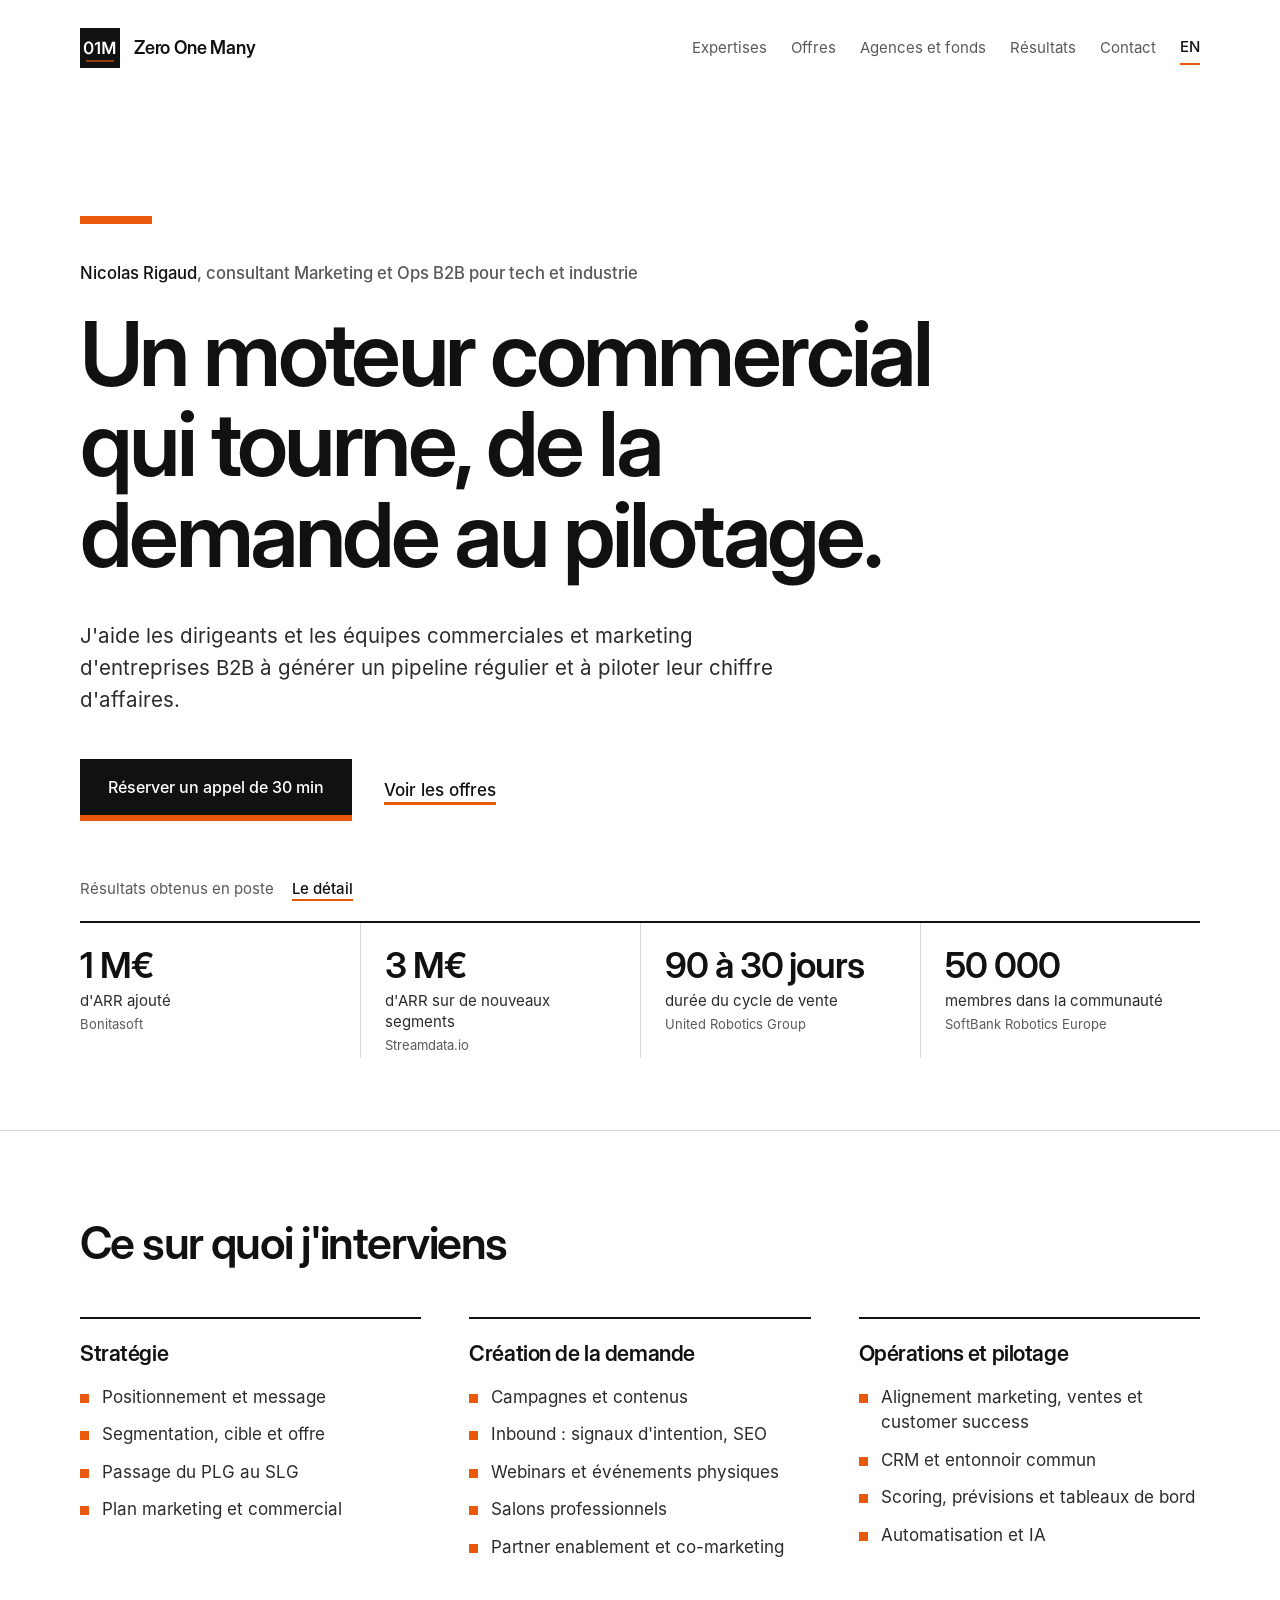
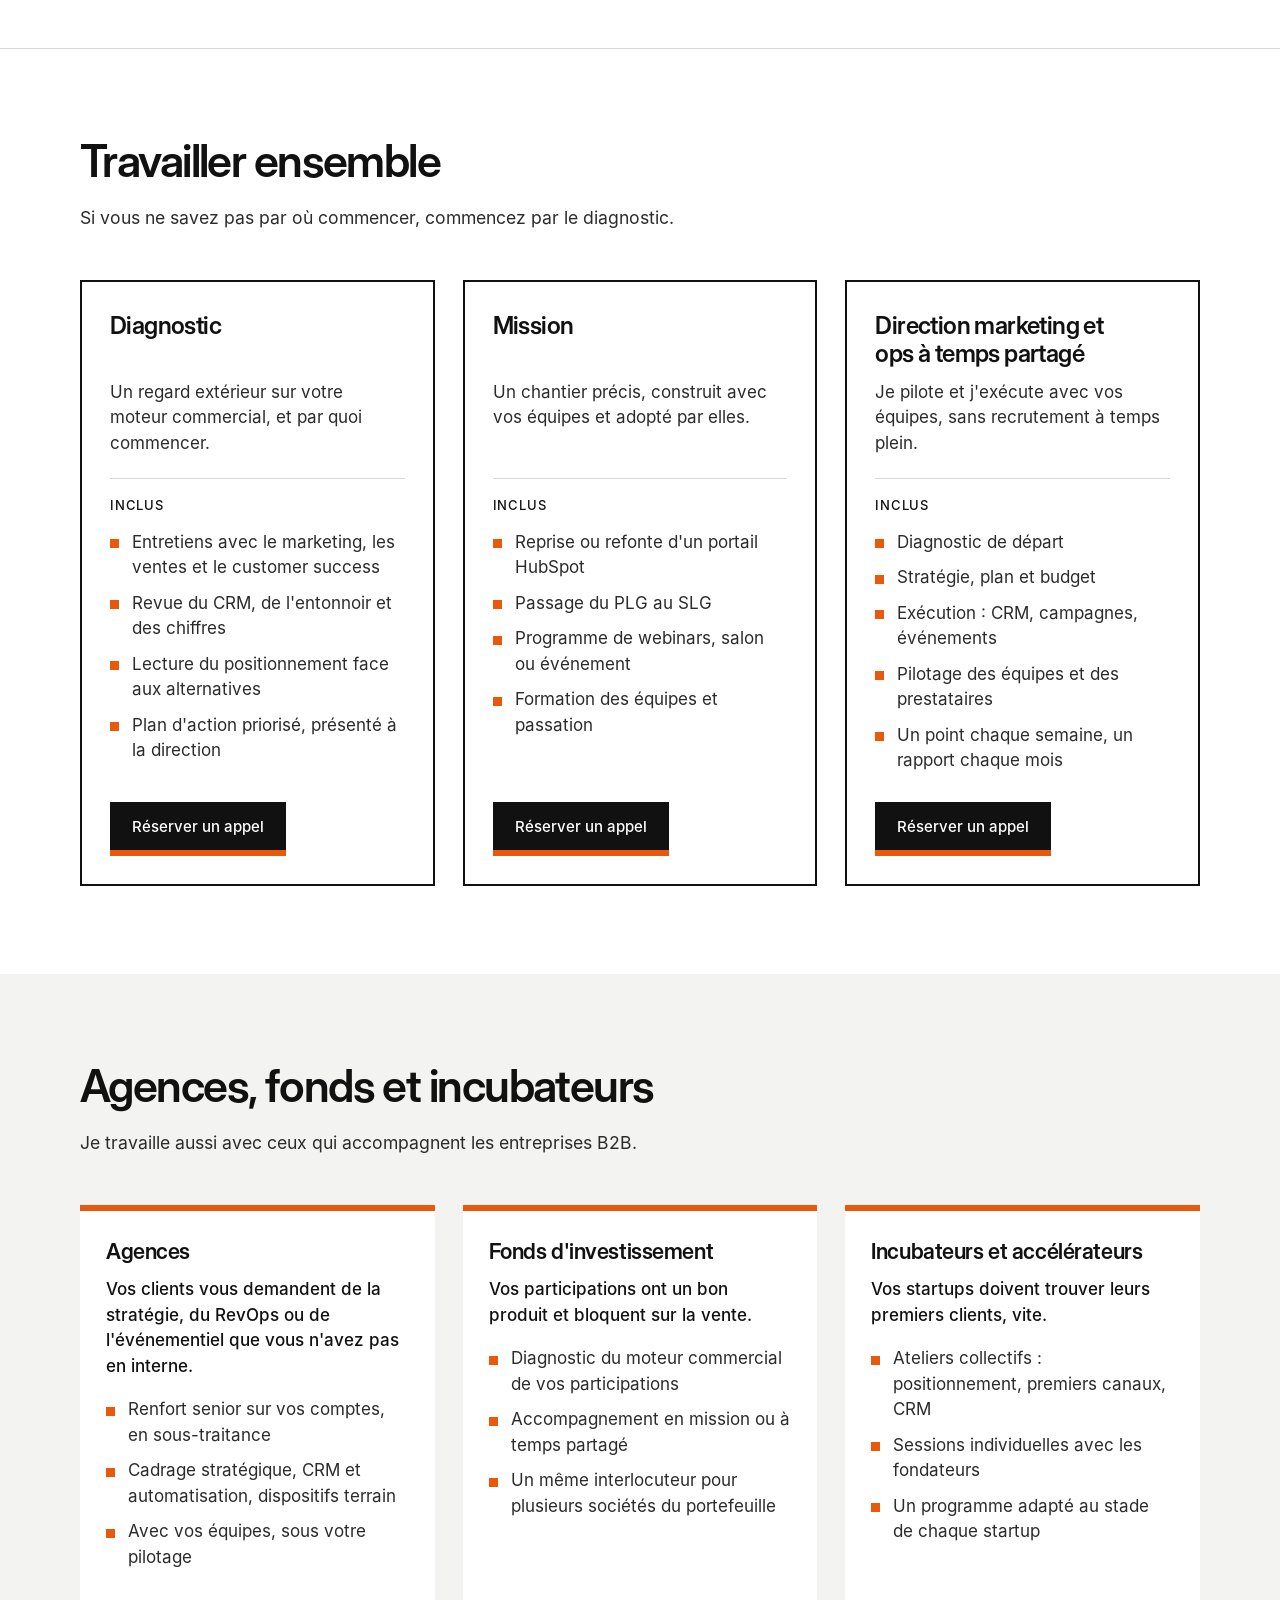
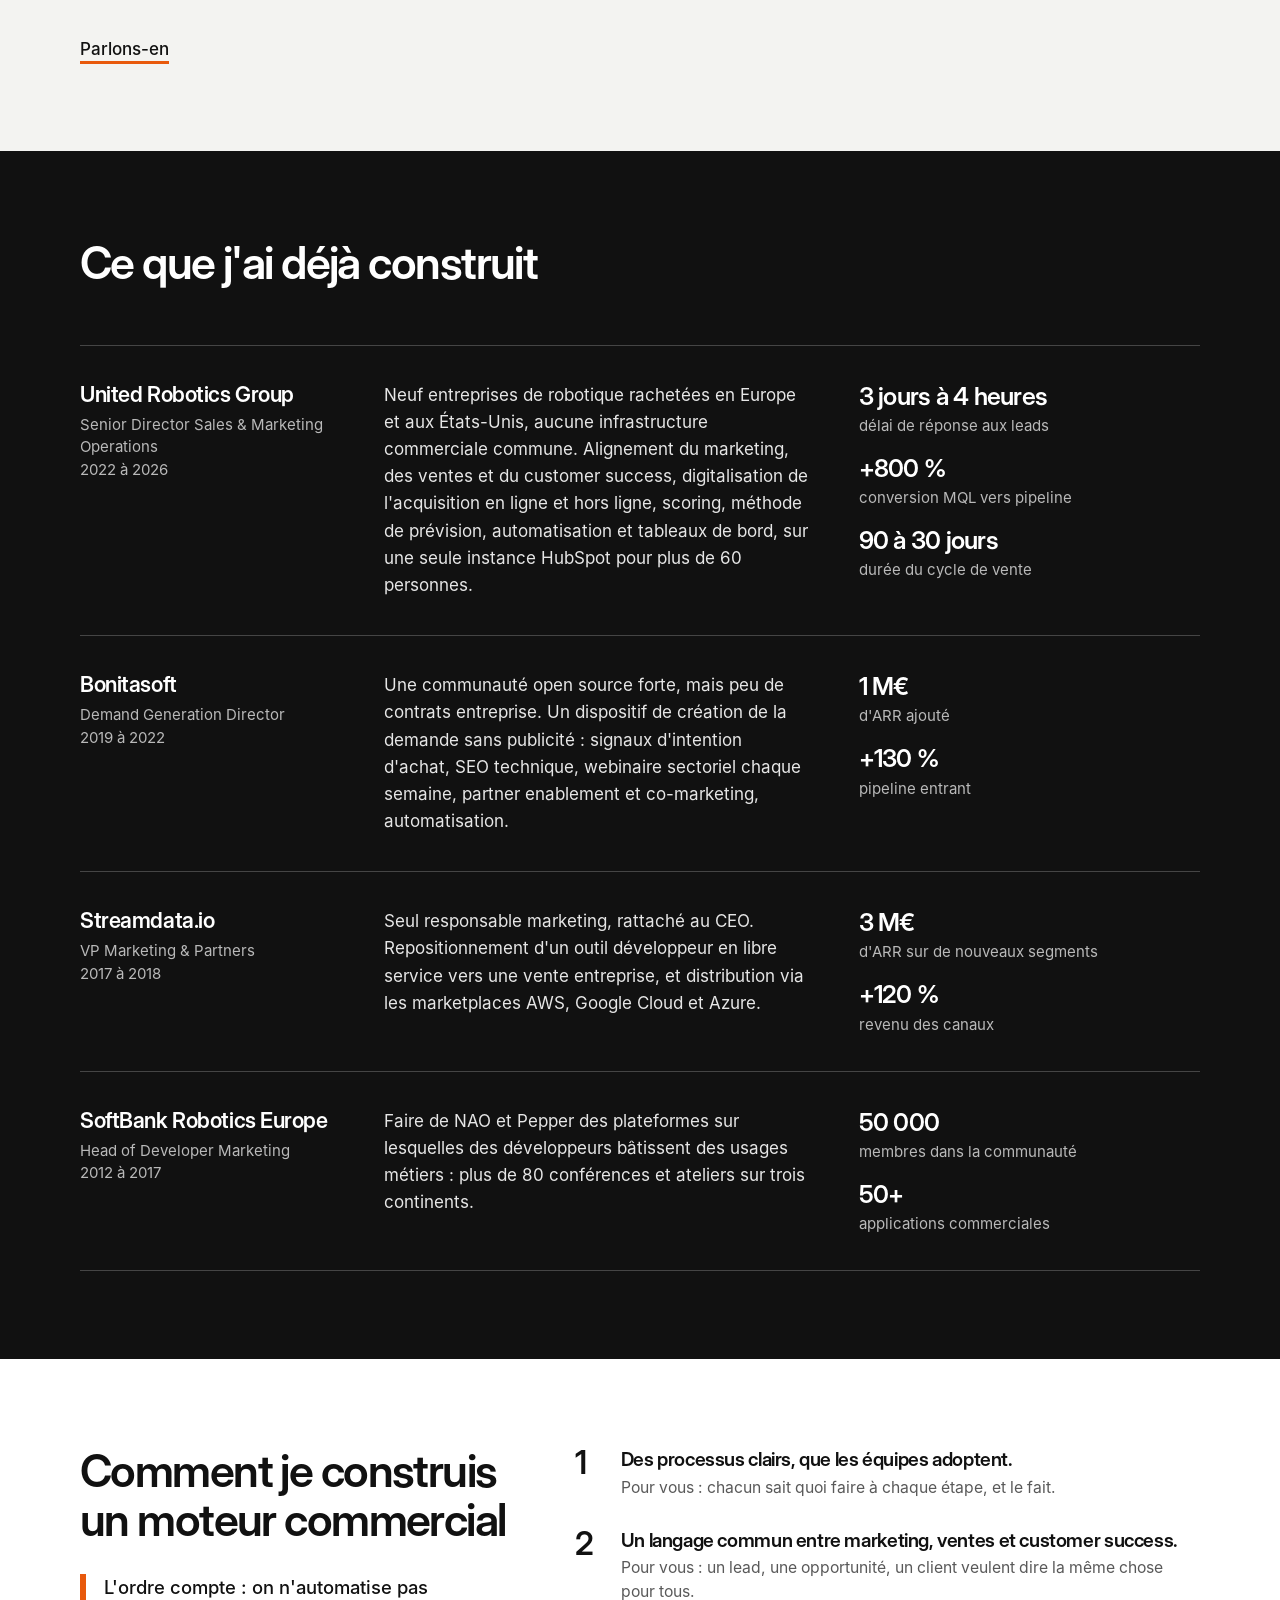
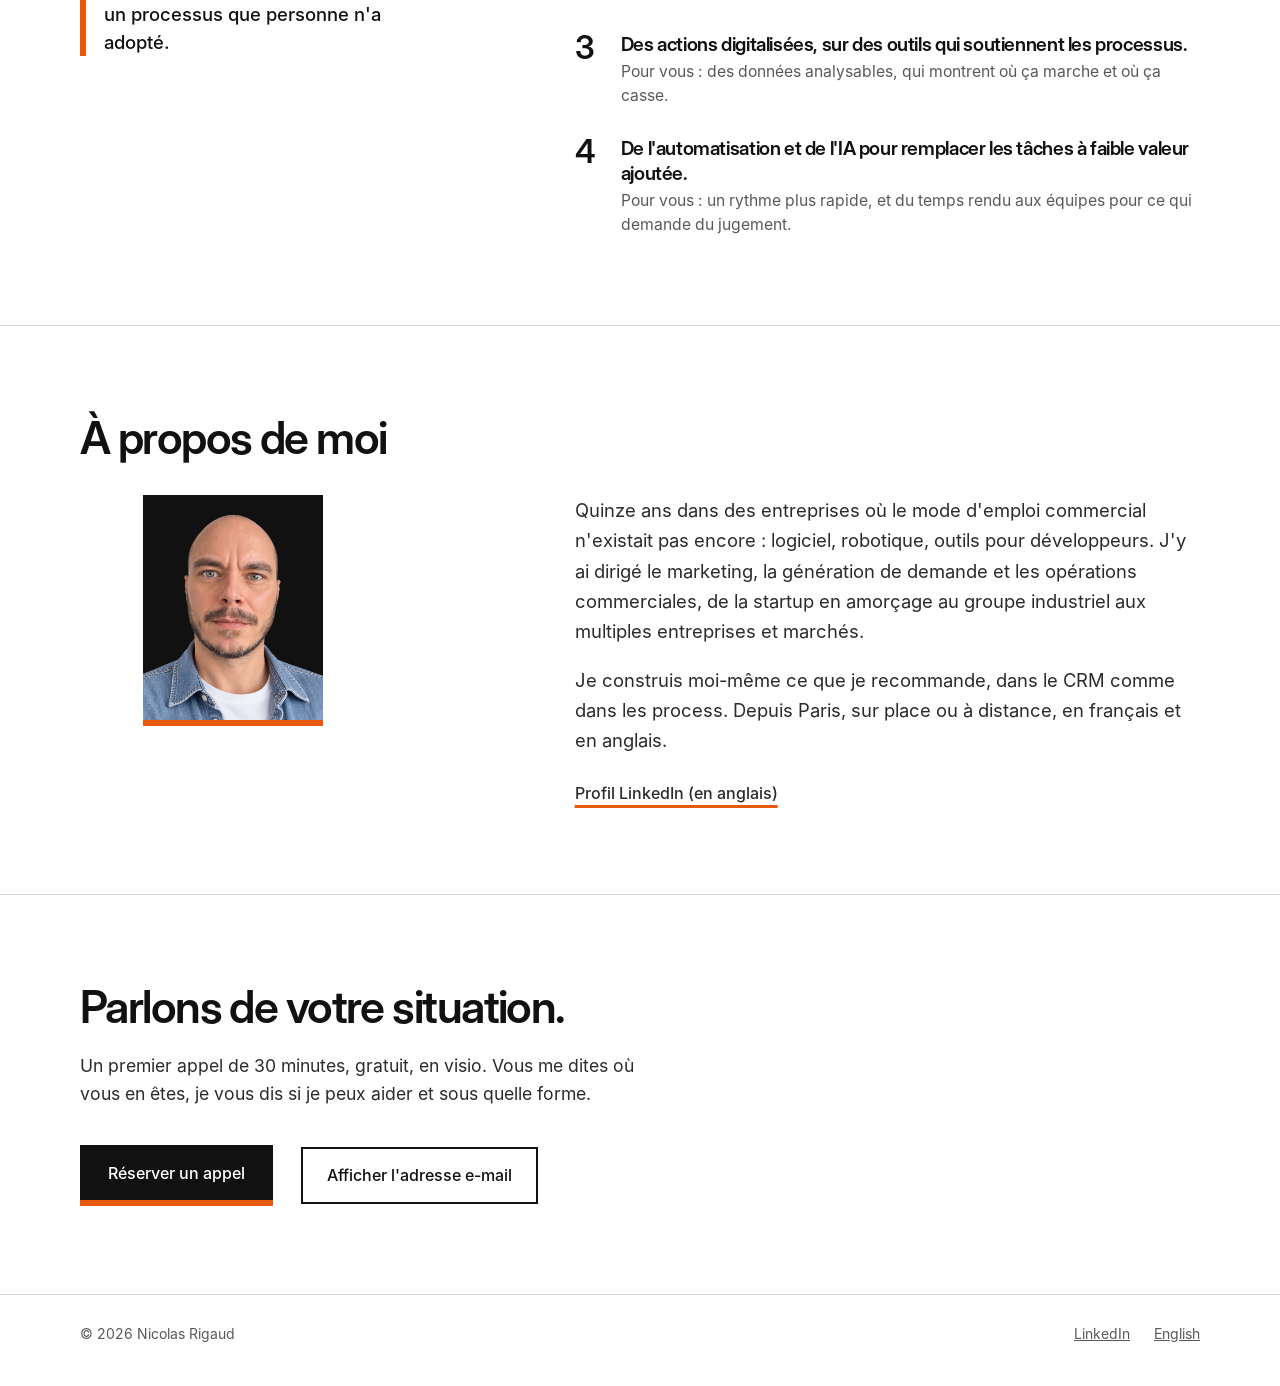
==== index.html @ 035a6179 "Site Zero One Many, version 3 Static site, FR at root and EN under /en/, custom domain zeroonemany.c" ====
<!doctype html>
<html lang="fr">
<head>
<meta charset="utf-8">
<meta name="viewport" content="width=device-width, initial-scale=1">
<title>Nicolas Rigaud, consultant marketing et ops B2B | Zero One Many</title>
<meta name="description" content="Consultant marketing et ops B2B pour la tech et l&#x27;industrie : positionnement, création de la demande, CRM, automatisation, pilotage. Diagnostic, mission ou direction à temps partagé. Paris et à distance.">
<link rel="canonical" href="https://zeroonemany.com/">
<link rel="alternate" hreflang="fr" href="https://zeroonemany.com/">
<link rel="alternate" hreflang="en" href="https://zeroonemany.com/en/">
<link rel="alternate" hreflang="x-default" href="https://zeroonemany.com/">
<meta property="og:type" content="website">
<meta property="og:title" content="Nicolas Rigaud, consultant marketing et ops B2B | Zero One Many">
<meta property="og:description" content="Consultant marketing et ops B2B pour la tech et l&#x27;industrie : positionnement, création de la demande, CRM, automatisation, pilotage. Diagnostic, mission ou direction à temps partagé. Paris et à distance.">
<meta property="og:url" content="https://zeroonemany.com/">
<meta property="og:image" content="https://zeroonemany.com/assets/og.png">
<meta property="og:locale" content="fr_FR">
<meta name="twitter:card" content="summary_large_image">
<meta name="theme-color" content="#111111">
<link rel="icon" type="image/svg+xml" href="assets/mark.svg">
<link rel="icon" type="image/png" sizes="32x32" href="assets/favicon-32.png">
<link rel="apple-touch-icon" href="assets/apple-touch-icon.png">
<link rel="preload" href="assets/fonts/InterDisplay-SemiBold.woff2" as="font" type="font/woff2" crossorigin>
<link rel="stylesheet" href="assets/style.css">
<script type="application/ld+json">{"@context":"https://schema.org","@type":"Person","name":"Nicolas Rigaud","url":"https://zeroonemany.com/","jobTitle":"Consultant marketing et ops B2B","sameAs":["https://www.linkedin.com/in/rigaudnicolas"],"address":{"@type":"PostalAddress","addressLocality":"Paris","addressCountry":"FR"}}</script>
</head>
<body>
<a class="skip" href="#main">Aller au contenu</a>
<header class="wrap site-header">
  <a class="brand" href="./"><img src="assets/mark.svg" alt="" width="40" height="40"><span>Zero One Many</span></a>
  <nav class="nav" aria-label="Navigation"><a href="#expertises">Expertises</a><a href="#offres">Offres</a><a href="#partenaires">Agences et fonds</a><a href="#resultats">Résultats</a><a class="nav-contact" href="#contact">Contact</a><a class="lang" href="en/" hreflang="en" lang="en" title="English">EN</a></nav>
</header>
<main id="main">
  <section class="wrap hero">
    <span class="bar" aria-hidden="true"></span>
    <p class="eyebrow"><strong>Nicolas Rigaud</strong>, consultant Marketing et Ops B2B pour tech et industrie</p>
    <h1>Un moteur commercial qui tourne, de la demande au pilotage.</h1>
    <p class="lede">J'aide les dirigeants et les équipes commerciales et marketing d'entreprises B2B à générer un pipeline régulier et à piloter leur chiffre d'affaires.</p>
    <div class="cta-row">
      <a class="btn" href="https://meetings-eu1.hubspot.com/rigaud" rel="noopener">Réserver un appel de 30 min</a>
      <a class="link" href="#offres">Voir les offres</a>
    </div>
  </section>

  <section class="wrap figs-band" aria-label="Résultats obtenus en poste">
    <p class="figs-h">Résultats obtenus en poste <a class="link" href="#resultats">Le détail</a></p>
    <ul class="figs"><li><span class="fig">1 M€</span><span class="fig-l">d'ARR ajouté</span><span class="fig-co">Bonitasoft</span></li><li><span class="fig">3 M€</span><span class="fig-l">d'ARR sur de nouveaux segments</span><span class="fig-co">Streamdata.io</span></li><li><span class="fig">90 à 30 jours</span><span class="fig-l">durée du cycle de vente</span><span class="fig-co">United Robotics Group</span></li><li><span class="fig">50 000</span><span class="fig-l">membres dans la communauté</span><span class="fig-co">SoftBank Robotics Europe</span></li></ul>
  </section>

  <section class="section sep" id="expertises">
    <div class="wrap">
      <h2>Ce sur quoi j'interviens</h2>
      <ul class="exp"><li class="exp-col"><h3>Stratégie</h3><ul class="ticks"><li>Positionnement et message</li><li>Segmentation, cible et offre</li><li>Passage du PLG au SLG</li><li>Plan marketing et commercial</li></ul></li><li class="exp-col"><h3>Création de la demande</h3><ul class="ticks"><li>Campagnes et contenus</li><li>Inbound&nbsp;: signaux d'intention, SEO</li><li>Webinars et événements physiques</li><li>Salons professionnels</li><li>Partner enablement et co-marketing</li></ul></li><li class="exp-col"><h3>Opérations et pilotage</h3><ul class="ticks"><li>Alignement marketing, ventes et customer success</li><li>CRM et entonnoir commun</li><li>Scoring, prévisions et tableaux de bord</li><li>Automatisation et IA</li></ul></li></ul>
    </div>
  </section>

  <section class="section sep" id="offres">
    <div class="wrap">
      <h2>Travailler ensemble</h2>
      <p class="intro">Si vous ne savez pas par où commencer, commencez par le diagnostic.</p>
      <ul class="offers"><li class="offer"><h3>Diagnostic</h3><p class="offer-tag">Un regard extérieur sur votre moteur commercial, et par quoi commencer.</p><p class="lbl">Inclus</p><ul class="ticks"><li>Entretiens avec le marketing, les ventes et le customer success</li><li>Revue du CRM, de l'entonnoir et des chiffres</li><li>Lecture du positionnement face aux alternatives</li><li>Plan d'action priorisé, présenté à la direction</li></ul><a class="btn offer-cta" href="https://meetings-eu1.hubspot.com/rigaud" rel="noopener">Réserver un appel</a></li><li class="offer"><h3>Mission</h3><p class="offer-tag">Un chantier précis, construit avec vos équipes et adopté par elles.</p><p class="lbl">Inclus</p><ul class="ticks"><li>Reprise ou refonte d'un portail HubSpot</li><li>Passage du PLG au SLG</li><li>Programme de webinars, salon ou événement</li><li>Formation des équipes et passation</li></ul><a class="btn offer-cta" href="https://meetings-eu1.hubspot.com/rigaud" rel="noopener">Réserver un appel</a></li><li class="offer"><h3>Direction marketing et ops à temps partagé</h3><p class="offer-tag">Je pilote et j'exécute avec vos équipes, sans recrutement à temps plein.</p><p class="lbl">Inclus</p><ul class="ticks"><li>Diagnostic de départ</li><li>Stratégie, plan et budget</li><li>Exécution&nbsp;: CRM, campagnes, événements</li><li>Pilotage des équipes et des prestataires</li><li>Un point chaque semaine, un rapport chaque mois</li></ul><a class="btn offer-cta" href="https://meetings-eu1.hubspot.com/rigaud" rel="noopener">Réserver un appel</a></li></ul>
    </div>
  </section>

  <section class="section partners" id="partenaires">
    <div class="wrap">
      <h2>Agences, fonds et incubateurs</h2>
      <p class="intro">Je travaille aussi avec ceux qui accompagnent les entreprises B2B.</p>
      <ul class="part"><li class="part-col"><h3>Agences</h3><p class="part-pain">Vos clients vous demandent de la stratégie, du RevOps ou de l'événementiel que vous n'avez pas en interne.</p><ul class="ticks"><li>Renfort senior sur vos comptes, en sous-traitance</li><li>Cadrage stratégique, CRM et automatisation, dispositifs terrain</li><li>Avec vos équipes, sous votre pilotage</li></ul></li><li class="part-col"><h3>Fonds d'investissement</h3><p class="part-pain">Vos participations ont un bon produit et bloquent sur la vente.</p><ul class="ticks"><li>Diagnostic du moteur commercial de vos participations</li><li>Accompagnement en mission ou à temps partagé</li><li>Un même interlocuteur pour plusieurs sociétés du portefeuille</li></ul></li><li class="part-col"><h3>Incubateurs et accélérateurs</h3><p class="part-pain">Vos startups doivent trouver leurs premiers clients, vite.</p><ul class="ticks"><li>Ateliers collectifs&nbsp;: positionnement, premiers canaux, CRM</li><li>Sessions individuelles avec les fondateurs</li><li>Un programme adapté au stade de chaque startup</li></ul></li></ul>
      <p class="part-cta"><a class="link" href="#contact">Parlons-en</a></p>
    </div>
  </section>

  <section class="section proof" id="resultats">
    <div class="wrap">
      <h2>Ce que j'ai déjà construit</h2>
      <ul class="ledger"><li class="row"><div class="who"><h3>United Robotics Group</h3><p>Senior Director Sales & Marketing Operations<br>2022 à 2026</p></div><p class="what">Neuf entreprises de robotique rachetées en Europe et aux États-Unis, aucune infrastructure commerciale commune. Alignement du marketing, des ventes et du customer success, digitalisation de l'acquisition en ligne et hors ligne, scoring, méthode de prévision, automatisation et tableaux de bord, sur une seule instance HubSpot pour plus de 60 personnes.</p><ul class="res"><li><span class="fig">3 jours à 4 heures</span><span>délai de réponse aux leads</span></li><li><span class="fig">+800&nbsp;%</span><span>conversion MQL vers pipeline</span></li><li><span class="fig">90 à 30 jours</span><span>durée du cycle de vente</span></li></ul></li><li class="row"><div class="who"><h3>Bonitasoft</h3><p>Demand Generation Director<br>2019 à 2022</p></div><p class="what">Une communauté open source forte, mais peu de contrats entreprise. Un dispositif de création de la demande sans publicité&nbsp;: signaux d'intention d'achat, SEO technique, webinaire sectoriel chaque semaine, partner enablement et co-marketing, automatisation.</p><ul class="res"><li><span class="fig">1 M€</span><span>d'ARR ajouté</span></li><li><span class="fig">+130&nbsp;%</span><span>pipeline entrant</span></li></ul></li><li class="row"><div class="who"><h3>Streamdata.io</h3><p>VP Marketing & Partners<br>2017 à 2018</p></div><p class="what">Seul responsable marketing, rattaché au CEO. Repositionnement d'un outil développeur en libre service vers une vente entreprise, et distribution via les marketplaces AWS, Google Cloud et Azure.</p><ul class="res"><li><span class="fig">3 M€</span><span>d'ARR sur de nouveaux segments</span></li><li><span class="fig">+120&nbsp;%</span><span>revenu des canaux</span></li></ul></li><li class="row"><div class="who"><h3>SoftBank Robotics Europe</h3><p>Head of Developer Marketing<br>2012 à 2017</p></div><p class="what">Faire de NAO et Pepper des plateformes sur lesquelles des développeurs bâtissent des usages métiers&nbsp;: plus de 80 conférences et ateliers sur trois continents.</p><ul class="res"><li><span class="fig">50 000</span><span>membres dans la communauté</span></li><li><span class="fig">50+</span><span>applications commerciales</span></li></ul></li></ul>
    </div>
  </section>

  <section class="section">
    <div class="wrap method">
      <div class="method-head">
        <h2>Comment je construis un moteur commercial</h2>
        <p class="order">L'ordre compte&nbsp;: on n'automatise pas un processus que personne n'a adopté.</p>
      </div>
      <ol class="steps"><li><strong>Des processus clairs, que les équipes adoptent.</strong><span>Pour vous : chacun sait quoi faire à chaque étape, et le fait.</span></li><li><strong>Un langage commun entre marketing, ventes et customer success.</strong><span>Pour vous : un lead, une opportunité, un client veulent dire la même chose pour tous.</span></li><li><strong>Des actions digitalisées, sur des outils qui soutiennent les processus.</strong><span>Pour vous : des données analysables, qui montrent où ça marche et où ça casse.</span></li><li><strong>De l'automatisation et de l'IA pour remplacer les tâches à faible valeur ajoutée.</strong><span>Pour vous : un rythme plus rapide, et du temps rendu aux équipes pour ce qui demande du jugement.</span></li></ol>
    </div>
  </section>

  <section class="section sep">
    <div class="wrap about-grid">
      <div class="about-head"><h2>À propos de moi</h2><figure class="portrait"><img src="assets/nicolas.jpg" alt="Nicolas Rigaud" width="320" height="400"></figure></div>
      <div class="about-text"><p>Quinze ans dans des entreprises où le mode d'emploi commercial n'existait pas encore&nbsp;: logiciel, robotique, outils pour développeurs. J'y ai dirigé le marketing, la génération de demande et les opérations commerciales, de la startup en amorçage au groupe industriel aux multiples entreprises et marchés.</p><p>Je construis moi-même ce que je recommande, dans le CRM comme dans les process. Depuis Paris, sur place ou à distance, en français et en anglais.</p><p class="also"><a class="link" href="https://www.linkedin.com/in/rigaudnicolas" rel="noopener">Profil LinkedIn (en anglais)</a></p></div>
    </div>
  </section>

  <section class="section contact" id="contact">
    <div class="wrap">
      <h2>Parlons de votre situation.</h2>
      <p class="note">Un premier appel de 30 minutes, gratuit, en visio. Vous me dites où vous en êtes, je vous dis si je peux aider et sous quelle forme.</p>
      <div class="contact-actions">
        <p><a class="btn" href="https://meetings-eu1.hubspot.com/rigaud" rel="noopener">Réserver un appel</a></p>
        <div id="mail-box" class="mail-box" data-p="moc.ynamenoorez@tcatnoc" data-s="Prise de contact" data-copy="Copier" data-copied="Copié">
          <button id="reveal" class="ghost" type="button" hidden>Afficher l'adresse e-mail</button>
          <noscript><p class="ns">contact [at] zeroonemany [point] com</p></noscript>
        </div>
      </div>
    </div>
  </section>
</main>
<footer class="site-footer"><div class="wrap foot">
  <span>© 2026 Nicolas Rigaud</span>
  <nav aria-label="Footer"><a href="https://www.linkedin.com/in/rigaudnicolas" rel="noopener">LinkedIn</a><a href="en/" hreflang="en">English</a></nav>
</div></footer>
<script>
(function(){
  var box=document.getElementById('mail-box'),btn=document.getElementById('reveal');
  if(!box||!btn)return;
  var s=box.getAttribute('data-p').split('').reverse().join('');
  btn.hidden=false;
  function sel(el){var r=document.createRange();r.selectNodeContents(el);var g=window.getSelection();g.removeAllRanges();g.addRange(r);}
  btn.addEventListener('click',function(){
    var a=document.createElement('a');a.className='mail';a.href='mailto:'+s+'?subject='+encodeURIComponent(box.getAttribute('data-s'));a.textContent=s;
    var c=document.createElement('button');c.type='button';c.className='copy';c.textContent=box.getAttribute('data-copy');
    c.addEventListener('click',function(){
      var done=function(){c.textContent=box.getAttribute('data-copied');};
      if(navigator.clipboard&&navigator.clipboard.writeText){navigator.clipboard.writeText(s).then(done,function(){sel(a);});}else{sel(a);}
    });
    box.textContent='';box.appendChild(a);box.appendChild(c);a.focus();
  });
})();
</script>
</body>
</html>
---- assets/style.css ----
@font-face{font-family:"Inter Display";src:url("fonts/InterDisplay-Medium.woff2") format("woff2");font-weight:500;font-style:normal;font-display:swap}
@font-face{font-family:"Inter Display";src:url("fonts/InterDisplay-SemiBold.woff2") format("woff2");font-weight:600;font-style:normal;font-display:swap}
@font-face{font-family:"Inter";src:url("fonts/Inter-Regular.woff2") format("woff2");font-weight:400;font-style:normal;font-display:swap}
@font-face{font-family:"Inter";src:url("fonts/Inter-Medium.woff2") format("woff2");font-weight:500;font-style:normal;font-display:swap}

:root{
  --ink:#111111;
  --paper:#ffffff;
  --muted:#595959;
  --rule:#d8d8d8;
  --accent:#E8590C;
  --wrap:1120px;
  --gutter:clamp(20px,5vw,40px);
  --display:"Inter Display","Inter",system-ui,-apple-system,"Segoe UI",Helvetica,Arial,sans-serif;
  --text:"Inter",system-ui,-apple-system,"Segoe UI",Helvetica,Arial,sans-serif;
}

*,*::before,*::after{box-sizing:border-box}
html{-webkit-text-size-adjust:100%;scroll-behavior:smooth}
body{margin:0;background:var(--paper);color:var(--ink);font-family:var(--text);font-size:17px;line-height:1.6;font-weight:400;-webkit-font-smoothing:antialiased;text-rendering:optimizeLegibility}
img{display:block;max-width:100%}
a{color:inherit}
p{margin:0}
h1,h2,h3{font-family:var(--display);font-weight:500;margin:0;letter-spacing:-0.025em;text-wrap:balance}

.wrap{width:100%;max-width:calc(var(--wrap) + 2 * var(--gutter));margin:0 auto;padding-left:var(--gutter);padding-right:var(--gutter)}

.skip{position:absolute;left:-9999px;top:0;background:var(--ink);color:var(--paper);padding:10px 16px;z-index:10}
.skip:focus{left:var(--gutter);top:12px}

:focus-visible{outline:3px solid var(--accent);outline-offset:3px}

/* header */
.site-header{padding-top:28px;padding-bottom:28px;display:flex;align-items:center;justify-content:space-between;gap:24px}
.brand{display:flex;align-items:center;gap:14px;text-decoration:none;font-family:var(--display);font-weight:600;font-size:18px;letter-spacing:-0.01em}
.brand img{width:40px;height:40px}
.nav{display:flex;align-items:center;gap:28px;font-size:15px}
.nav a{text-decoration:none;color:var(--muted);padding:4px 0}
.nav a:hover{color:var(--ink)}
.nav .lang{color:var(--ink);font-weight:500;border-bottom:2px solid var(--accent)}

/* hero */
.hero{padding-top:clamp(56px,10vw,120px);padding-bottom:clamp(40px,6vw,72px)}
.bar{display:block;width:72px;height:8px;background:var(--accent);margin-bottom:36px}
.hero h1{font-weight:600;font-size:clamp(2.5rem,7.4vw,5.6rem);line-height:1.01;letter-spacing:-0.04em;max-width:13.5em;text-wrap:balance}
.hero .lede{margin-top:40px;max-width:36em;font-size:clamp(1.1rem,1.6vw,1.3rem);line-height:1.55;color:#2b2b2b}
.cta-row{margin-top:44px;display:flex;flex-wrap:wrap;align-items:center;gap:20px 32px}
.btn{display:inline-block;background:var(--ink);color:var(--paper);text-decoration:none;font-weight:500;font-size:16px;padding:16px 28px 14px;border-bottom:6px solid var(--accent)}
.btn:hover{background:#2a2a2a}
.link{text-decoration-skip-ink:none;font-weight:500;text-decoration:underline;text-decoration-color:var(--accent);text-decoration-thickness:3px;text-underline-offset:6px}
.link:hover{text-decoration-color:var(--ink)}

/* generic section */
.section{padding-top:clamp(64px,9vw,112px);padding-bottom:clamp(64px,9vw,112px)}
.section > .wrap > h2{font-size:clamp(1.8rem,3.6vw,2.8rem);line-height:1.1;font-weight:600;letter-spacing:-0.035em;max-width:18em}

/* ways */
.ways{margin-top:56px;display:grid;grid-template-columns:repeat(3,1fr);gap:48px}
.way{border-top:2px solid var(--ink);padding-top:24px}
.way h3{font-size:1.4rem;line-height:1.2;font-weight:600;letter-spacing:-0.02em}
.way p{margin-top:14px;color:#2b2b2b;max-width:30em}
.start{margin-top:64px;max-width:40em;font-size:1.1rem;line-height:1.6}
.start strong{font-weight:500;border-bottom:3px solid var(--accent)}

/* proof */
.proof{background:var(--ink);color:var(--paper)}
.proof > .wrap > h2{color:var(--paper)}
.ledger{margin:56px 0 0;padding:0;list-style:none}
.row{display:grid;grid-template-columns:minmax(0,3fr) minmax(0,5fr) minmax(0,4fr);gap:24px 48px;padding:36px 0;border-top:1px solid rgba(255,255,255,.22)}
.row:last-child{border-bottom:1px solid rgba(255,255,255,.22)}
.who h3{font-size:1.35rem;line-height:1.2;font-weight:600;letter-spacing:-0.02em}
.who p{margin-top:6px;font-size:15px;line-height:1.5;color:#b9b9b9}
.what{color:#e6e6e6;max-width:34em}
.res{margin:0;padding:0;list-style:none;display:grid;gap:18px}
.res li{display:block}
.fig{font-family:var(--display);font-weight:600;font-size:1.55rem;line-height:1.15;letter-spacing:-0.03em;color:var(--paper);white-space:nowrap}
.res span:last-child{display:block;margin-top:2px;font-size:15px;line-height:1.4;color:#b9b9b9}

/* about */
.about-grid{display:grid;grid-template-columns:minmax(0,5fr) minmax(0,7fr);gap:48px}
.about-grid p{font-size:1.15rem;line-height:1.65;color:#2b2b2b;max-width:34em}
.about-grid p + p{margin-top:18px}

/* contact */
.contact{border-top:1px solid var(--rule)}
.contact h2{font-size:clamp(1.8rem,3.6vw,2.8rem);line-height:1.1;font-weight:600;letter-spacing:-0.035em;max-width:18em}
.contact .note{margin-top:20px;max-width:34em;color:#2b2b2b;font-size:1.1rem}
.mail{display:inline-block;margin-top:40px;font-family:var(--display);font-weight:600;font-size:clamp(1.5rem,4.6vw,3.2rem);letter-spacing:-0.035em;line-height:1.1;text-decoration:underline;text-decoration-color:var(--accent);text-decoration-thickness:6px;text-underline-offset:10px;text-decoration-skip-ink:none;word-break:break-word}
.mail:hover{text-decoration-color:var(--ink)}
.contact .also{margin-top:28px}

/* footer */
.site-footer{border-top:1px solid var(--rule)}
.foot{padding-top:28px;padding-bottom:40px;display:flex;flex-wrap:wrap;gap:12px 32px;justify-content:space-between;font-size:14px;color:var(--muted)}
.foot nav{display:flex;gap:24px}
.foot a{color:var(--muted)}
.foot a:hover{color:var(--ink)}

/* legal pages */
.legal{padding-top:48px;padding-bottom:96px;max-width:calc(46em + 2 * var(--gutter))}
.legal h1{font-size:clamp(2rem,5vw,3rem);font-weight:600;letter-spacing:-0.035em;line-height:1.1}
.legal h2{font-size:1.25rem;font-weight:600;margin-top:40px;letter-spacing:-0.02em}
.legal p{margin-top:12px;color:#2b2b2b}
.todo{background:#fff3e8;border-left:6px solid var(--accent);padding:2px 10px}

@media (max-width:960px){
  .ways{grid-template-columns:1fr;gap:40px}
  .row{grid-template-columns:1fr;gap:16px}
  .about-grid{grid-template-columns:1fr;gap:20px}
}
@media (max-width:560px){
  .nav a:not(.lang):not(.nav-contact){display:none}
  .nav{gap:18px}
  .brand{font-size:16px}
}
@media (prefers-reduced-motion:reduce){html{scroll-behavior:auto}}

/* ===== v2 ===== */
[hidden]{display:none !important}
.section{padding-top:clamp(56px,7vw,88px);padding-bottom:clamp(56px,7vw,88px)}
.section.sep{border-top:1px solid var(--rule)}
.section > .wrap > h2,.method-head h2,.about-head h2{font-size:clamp(1.8rem,3.6vw,2.8rem);line-height:1.1;font-weight:600;letter-spacing:-0.035em;max-width:18em}

/* stages */
.stages{list-style:none;margin:48px 0 0;padding:0;display:grid;grid-template-columns:repeat(3,1fr);gap:48px}
.stage{border-top:2px solid var(--ink);padding-top:24px}
.stage-top{display:flex;align-items:center;gap:14px;margin-bottom:20px}
.tile{position:relative;display:inline-flex;align-items:center;justify-content:center;width:52px;height:52px;background:var(--ink);color:var(--paper);font-family:var(--display);font-weight:600;font-size:1.6rem;letter-spacing:-0.02em;padding-bottom:6px}
.tile::after{content:"";position:absolute;left:9px;right:9px;bottom:8px;height:3px;background:var(--accent)}
.stage-name{font-family:var(--display);font-weight:600;font-size:1.1rem;letter-spacing:-0.01em;color:var(--muted)}
.stage h3{font-size:1.4rem;line-height:1.2;font-weight:600;letter-spacing:-0.02em;max-width:16em}
.pains{list-style:none;margin:24px 0 0;padding:0;display:grid;gap:16px}
.pains li{color:#2b2b2b;line-height:1.5;max-width:28em}

/* capabilities */
.caps{list-style:none;margin:48px 0 0;padding:0}
.cap{display:grid;grid-template-columns:minmax(0,4fr) minmax(0,8fr);gap:8px 48px;padding:22px 0;border-top:1px solid var(--rule)}
.cap:last-child{border-bottom:1px solid var(--rule)}
.cap h3{font-size:1.2rem;line-height:1.25;font-weight:600;letter-spacing:-0.02em}
.cap p{color:#2b2b2b;max-width:38em}

/* method */
.method{display:grid;grid-template-columns:minmax(0,5fr) minmax(0,7fr);gap:48px}
.order{margin-top:28px;max-width:20em;font-size:1.15rem;line-height:1.5;font-weight:500;border-left:6px solid var(--accent);padding-left:18px}
.steps{list-style:none;counter-reset:s;margin:0;padding:0;display:grid;gap:28px}
.steps li{counter-increment:s;display:grid;grid-template-columns:auto 1fr;gap:4px 22px}
.steps li::before{content:counter(s);grid-row:span 2;font-family:var(--display);font-weight:600;font-size:2rem;line-height:1;letter-spacing:-0.03em;min-width:1.2ch}
.steps strong{font-family:var(--display);font-weight:600;font-size:1.2rem;line-height:1.3;letter-spacing:-0.02em}
.steps span{color:var(--muted);font-size:.98rem;line-height:1.5}
.method-proof{margin-top:36px;padding-top:20px;border-top:1px solid var(--rule);font-size:.98rem;line-height:1.55;color:#2b2b2b;max-width:38em}

/* twin */
.twin{list-style:none;margin:48px 0 0;padding:0;display:grid;grid-template-columns:repeat(2,1fr);gap:48px}
.twin-item{border-top:2px solid var(--ink);padding-top:24px}
.twin-item h3{font-size:1.4rem;line-height:1.2;font-weight:600;letter-spacing:-0.02em}
.twin-item .pain{margin-top:16px;color:#2b2b2b}
.twin-item p + p{margin-top:12px;max-width:32em}

/* about + portrait */
.about-head{display:flex;flex-direction:column;gap:32px}
.portrait{margin:0;max-width:260px;border-bottom:6px solid var(--accent)}
.portrait img{width:100%;height:auto;aspect-ratio:4/5;object-fit:cover}

/* contact reveal */
.mail-box{margin-top:36px;display:flex;flex-wrap:wrap;align-items:center;gap:16px 24px;min-height:56px}
.mail-box .mail{margin-top:0}
.copy{font:inherit;font-weight:500;font-size:15px;background:transparent;color:var(--ink);border:2px solid var(--ink);padding:10px 18px;cursor:pointer}
.copy:hover{background:var(--ink);color:var(--paper)}
.ns{font-family:var(--display);font-weight:600;font-size:clamp(1.3rem,4vw,2rem);letter-spacing:-0.02em}
button.btn{font:inherit;font-weight:500;font-size:16px;border:0;border-bottom:6px solid var(--accent);cursor:pointer}

@media (max-width:960px){
  .stages,.twin{grid-template-columns:1fr;gap:40px}
  .cap{grid-template-columns:1fr}
  .method{grid-template-columns:1fr;gap:32px}
}

/* ===== v3 ===== */
.eyebrow{font-weight:500;font-size:clamp(.95rem,1.3vw,1.05rem);color:var(--muted);margin-bottom:22px;max-width:40em}
.hero{padding-bottom:clamp(36px,5vw,56px)}

/* figures band */
.figs-band{padding-bottom:clamp(48px,6vw,72px)}
.figs-h{font-size:15px;color:var(--muted);display:flex;flex-wrap:wrap;gap:6px 18px;align-items:baseline}
.figs-h .link{color:var(--ink);font-size:15px;text-underline-offset:5px;text-decoration-thickness:2px}
.figs{list-style:none;margin:20px 0 0;padding:0;display:grid;grid-template-columns:repeat(4,1fr);border-top:2px solid var(--ink)}
.figs li{padding:22px 24px 4px 0;display:flex;flex-direction:column;gap:4px}
.figs li + li{padding-left:24px;border-left:1px solid var(--rule)}
.figs .fig{color:var(--ink);font-size:clamp(1.7rem,2.8vw,2.3rem)}
.fig-l{font-size:15px;line-height:1.4;color:#2b2b2b}
.fig-co{font-size:13px;line-height:1.4;color:var(--muted)}

/* shared labels and lists */
.lbl{margin-top:28px;padding-top:16px;border-top:1px solid var(--rule);font-size:13px;font-weight:500;letter-spacing:.06em;text-transform:uppercase;color:var(--ink)}
.ticks,.crosses{list-style:none;margin:14px 0 0;padding:0;display:grid;gap:10px}
.ticks li,.crosses li{position:relative;padding-left:22px;line-height:1.5;color:#2b2b2b;max-width:30em}
.ticks li::before{content:"";position:absolute;left:0;top:.55em;width:9px;height:9px;background:var(--accent)}
.crosses li::before{content:"";position:absolute;left:0;top:.55em;width:9px;height:9px;border:2px solid var(--muted)}
.pains{margin-top:20px;gap:12px}
.pains li{font-style:normal}

/* formats */
.intro{margin-top:18px;font-size:1.1rem;color:#2b2b2b;max-width:36em}
.fmts{list-style:none;margin:48px 0 0;padding:0;display:grid;grid-template-columns:repeat(3,1fr);gap:28px}
.fmt{border:2px solid var(--ink);padding:28px 28px 26px;display:flex;flex-direction:column}
.fmt-n{font-family:var(--display);font-weight:600;font-size:14px;color:var(--accent);letter-spacing:.02em}
.fmt h3{margin-top:10px;font-size:1.5rem;line-height:1.15;font-weight:600;letter-spacing:-0.025em}
.fmt-tag{margin-top:12px;font-weight:500;line-height:1.45}
.fmt-when{margin-top:8px;color:var(--muted);font-size:.98rem;line-height:1.5}
.fmt .ticks li{font-size:.98rem}
.terms{margin:28px 0 0;padding-top:16px;border-top:1px solid var(--rule);display:grid;gap:8px;margin-top:auto}
.fmt .ticks{margin-bottom:28px}
.terms div{display:grid;grid-template-columns:5.5em 1fr;gap:12px;font-size:.95rem;line-height:1.45}
.terms dt{color:var(--muted)}
.terms dd{margin:0;font-weight:500}
.fmt-cta{margin-top:22px;align-self:flex-start}

/* fit */
.fit{list-style:none;margin:56px 0 0;padding:0;display:grid;grid-template-columns:repeat(3,1fr);gap:48px}
.fit-col{border-top:2px solid var(--ink);padding-top:22px}
.fit-col h3{font-size:1.2rem;line-height:1.25;font-weight:600;letter-spacing:-0.02em}

/* method without proof column */
.method{align-items:start}

/* contact */
.contact-actions{margin-top:36px;display:flex;flex-wrap:wrap;align-items:center;gap:20px 28px}
.contact-actions .mail-box{margin-top:0}
.contact-actions .todo{margin-left:12px;font-size:14px}
.ghost{font:inherit;font-weight:500;font-size:16px;background:transparent;color:var(--ink);border:2px solid var(--ink);padding:14px 24px;cursor:pointer}
.ghost:hover{background:var(--ink);color:var(--paper)}
.about-grid .also{margin-top:24px;font-size:1rem}
.todo{font-style:normal}

@media (max-width:960px){
  .fmts,.fit{grid-template-columns:1fr;gap:28px}
  .figs{grid-template-columns:repeat(2,1fr)}
  .figs li:nth-child(3){padding-left:0;border-left:0}
  .figs li:nth-child(n+3){border-top:1px solid var(--rule);margin-top:18px}
}
@media (max-width:560px){
  .fmt{padding:22px 20px}
  .figs li{padding-right:12px}
  .figs li + li{padding-left:14px}
  .figs li:nth-child(3){padding-left:0}
}
.terms .todo{display:inline-block;padding:0 8px}
/* v3b: pains as rows */
.pain-row{grid-template-columns:minmax(0,6fr) minmax(0,6fr);padding:26px 0}
.pain-row h3{font-size:1.25rem;line-height:1.35;font-weight:500;letter-spacing:-0.015em}
.pain-row p{line-height:1.55}
@media (max-width:960px){.pain-row{grid-template-columns:1fr;gap:10px}}

/* ===== v3c ===== */
/* expertise */
.exp{list-style:none;margin:48px 0 0;padding:0;display:grid;grid-template-columns:repeat(3,1fr);gap:48px}
.exp-col{border-top:2px solid var(--ink);padding-top:22px}
.exp-col h3{font-size:1.35rem;line-height:1.2;font-weight:600;letter-spacing:-0.02em}
.exp-col .ticks{margin-top:18px;gap:12px}

/* offers, Alon style */
.offers{list-style:none;margin:48px 0 0;padding:0;display:grid;grid-template-columns:repeat(3,1fr);gap:28px;align-items:stretch}
.offer{border:2px solid var(--ink);padding:30px 28px 28px;display:flex;flex-direction:column}
.offer h3{font-size:1.5rem;line-height:1.15;font-weight:600;letter-spacing:-0.025em;min-height:2.3em}
.offer-tag{margin-top:12px;color:#2b2b2b;line-height:1.5;min-height:3em}
.price{margin-top:22px;font-family:var(--display);font-weight:600;font-size:1.25rem;letter-spacing:-0.02em}
.price .todo{display:inline-block;padding:2px 10px}
.offer .lbl{margin-top:22px}
.offer .ticks{margin-bottom:28px}
.offer-cta{margin-top:auto;align-self:flex-start;font-size:15px;padding:13px 22px 11px}

/* partners band */
.partners{background:#f3f3f1}
.part{list-style:none;margin:48px 0 0;padding:0;display:grid;grid-template-columns:repeat(3,1fr);gap:28px}
.part-col{background:var(--paper);border-top:6px solid var(--accent);padding:28px 26px 30px}
.part-col h3{font-size:1.35rem;line-height:1.2;font-weight:600;letter-spacing:-0.02em}
.part-pain{margin-top:12px;font-weight:500;line-height:1.5}
.part-col .ticks{margin-top:18px}
.part-cta{margin-top:36px}
.nav{gap:24px}

@media (max-width:960px){
  .exp,.offers,.part{grid-template-columns:1fr;gap:28px}
  .offer h3,.offer-tag{min-height:0}
}
@media (max-width:1100px){.nav a[href="#partenaires"],.nav a[href="#partners"]{display:none}}
.res{align-content:start}
.offer-tag{min-height:4.5em}
@media (max-width:960px){.offer-tag{min-height:0}}
.eyebrow strong{color:var(--ink);font-weight:500}
/* about v3d: small centered portrait, text aligned on photo top */
.about-grid{grid-template-rows:auto auto;row-gap:32px}
.about-head{display:grid;grid-row:1 / 3;grid-column:1;grid-template-rows:subgrid;gap:32px;justify-self:start;justify-items:center}
.about-head h2{justify-self:start}
.about-text{grid-row:2;grid-column:2;align-self:start}
.portrait{max-width:180px;width:180px}
@media (max-width:960px){
  .about-grid{grid-template-rows:none}
  .about-head{grid-row:auto;grid-template-rows:none}
  .about-text{grid-row:auto;grid-column:auto}
}
.about-head .portrait{align-self:start}
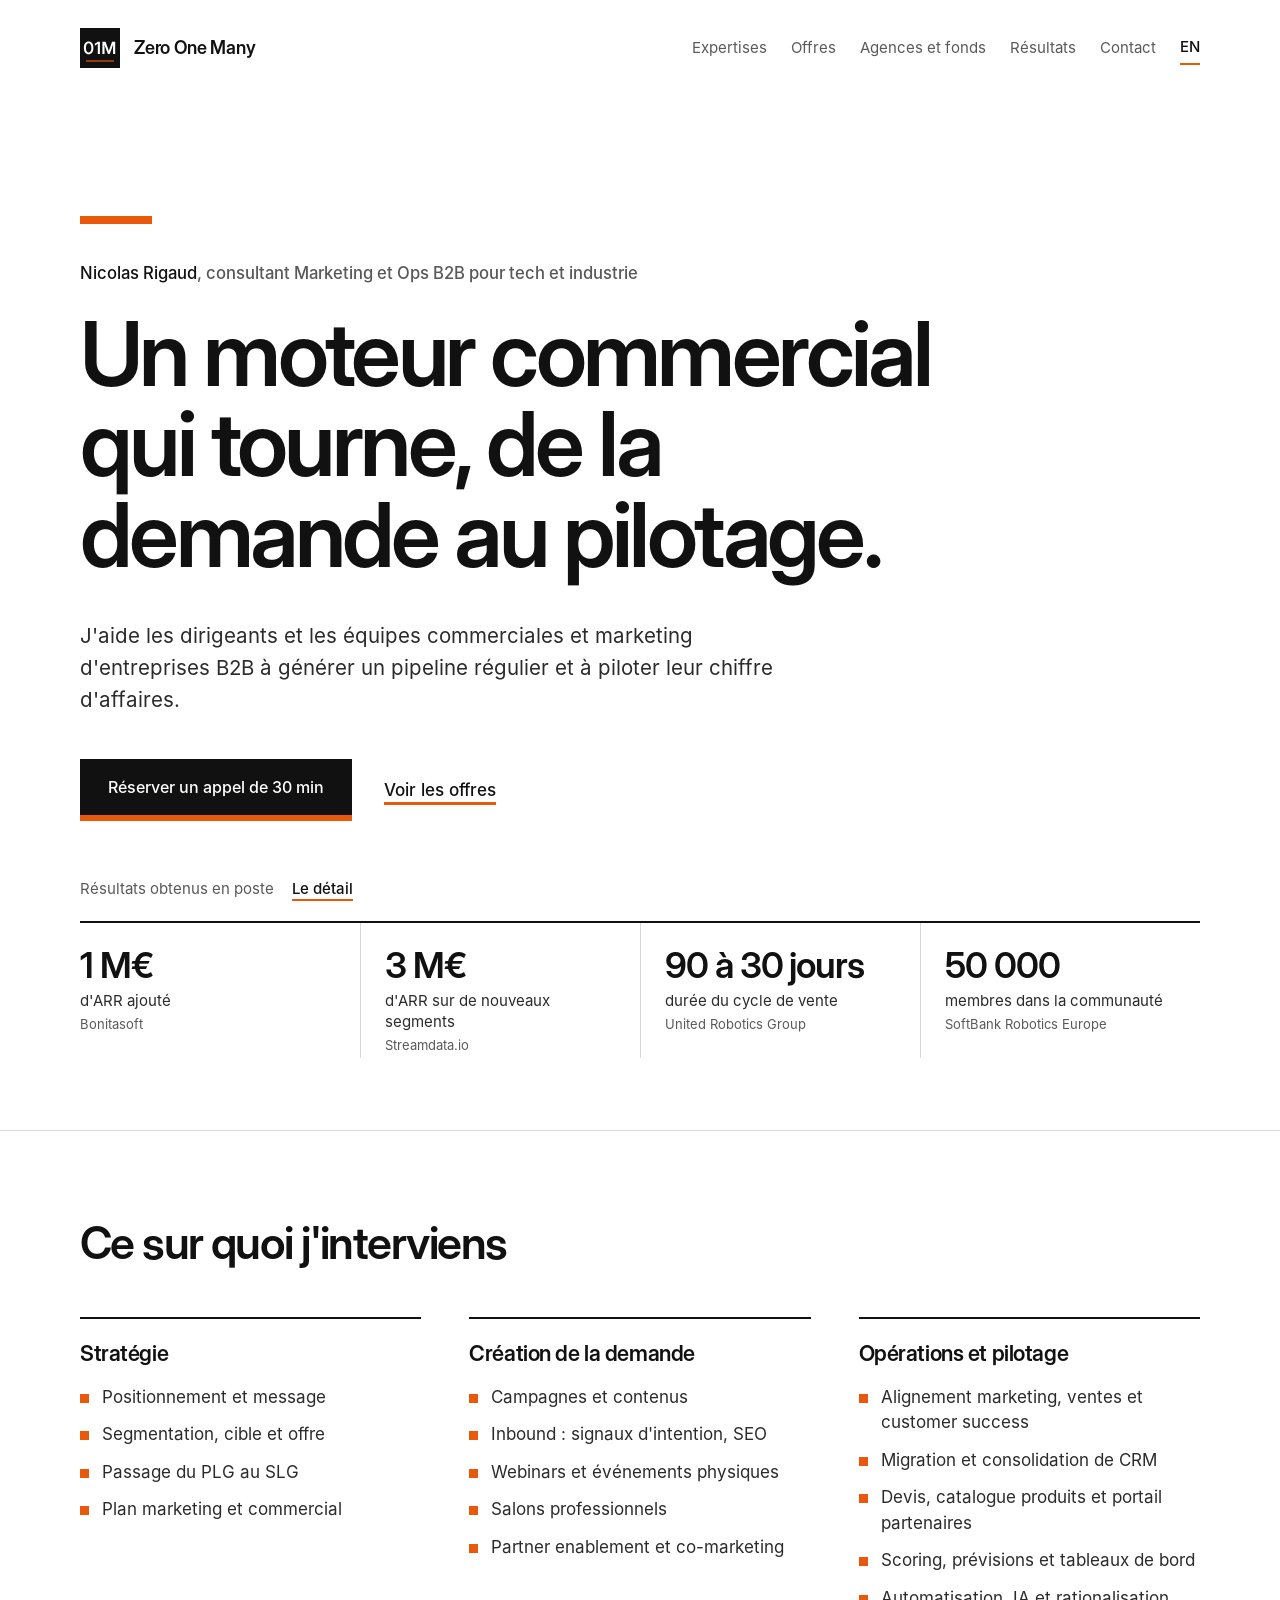
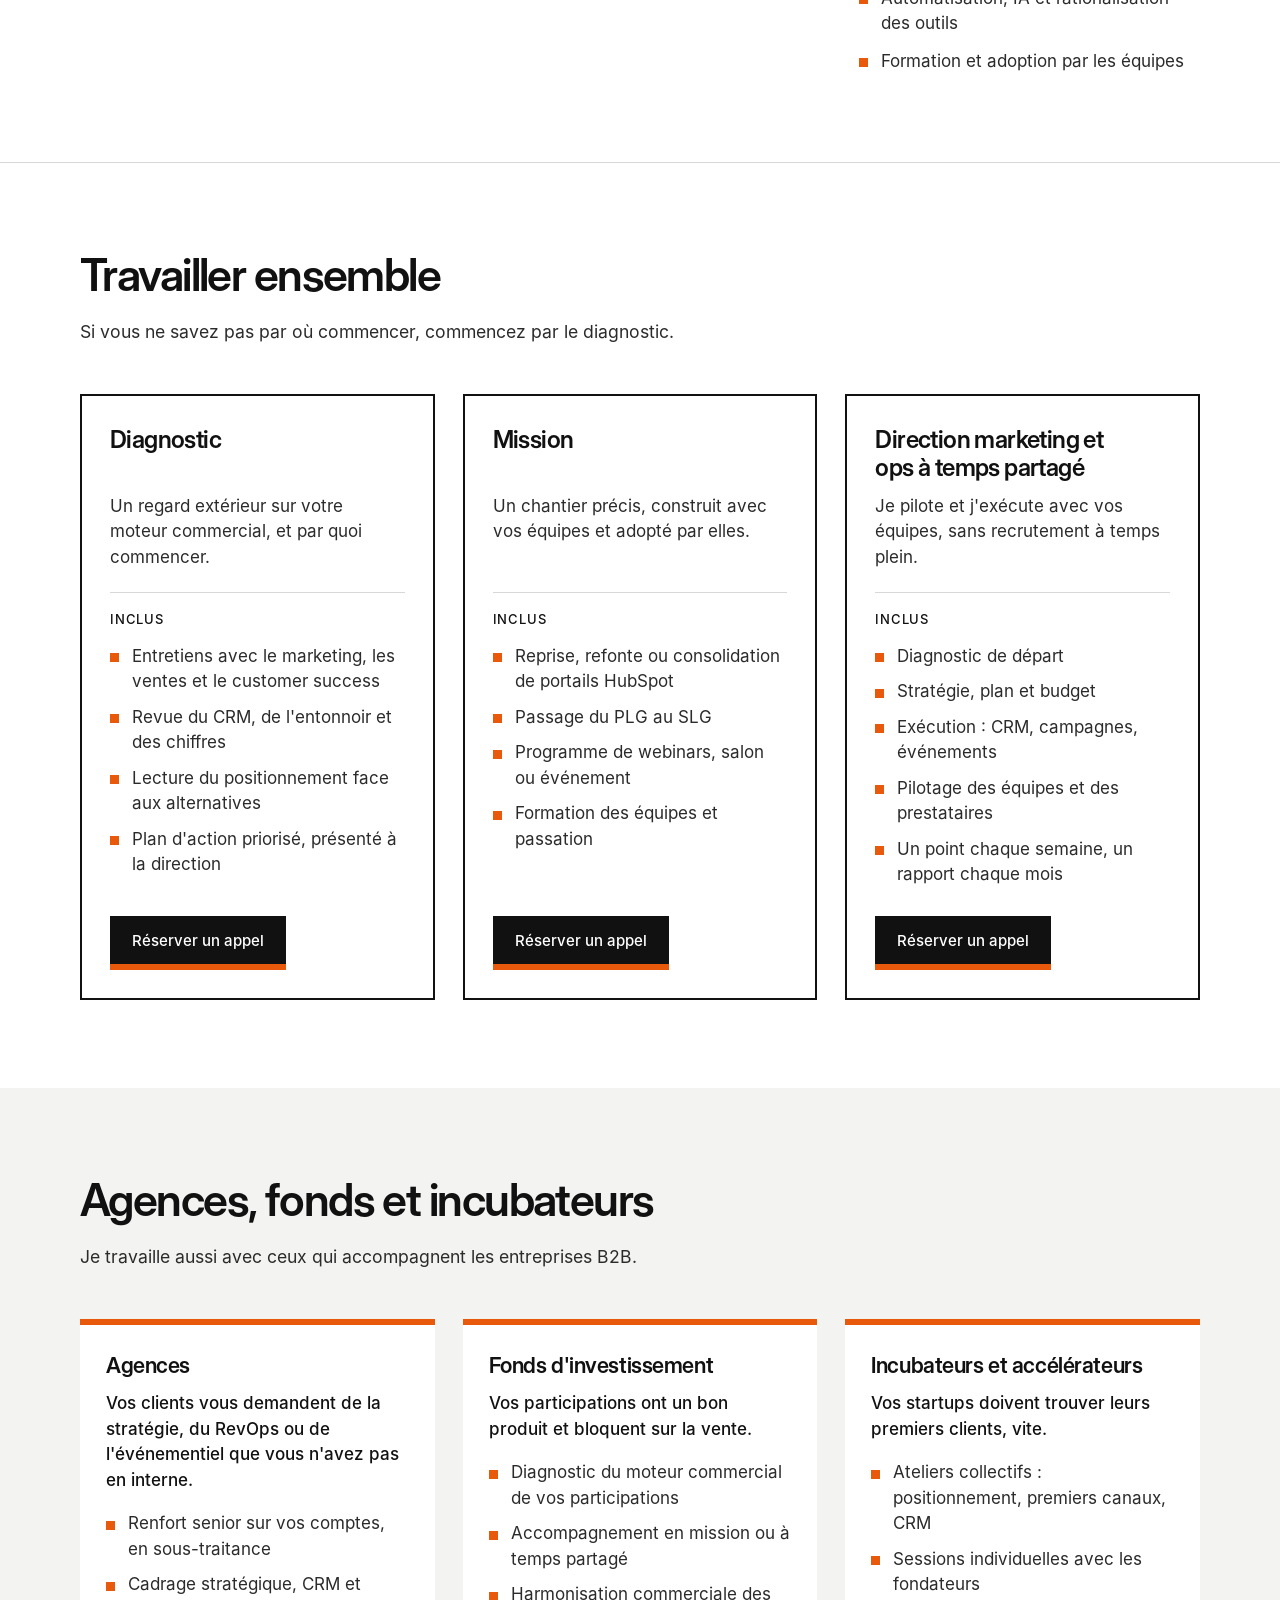
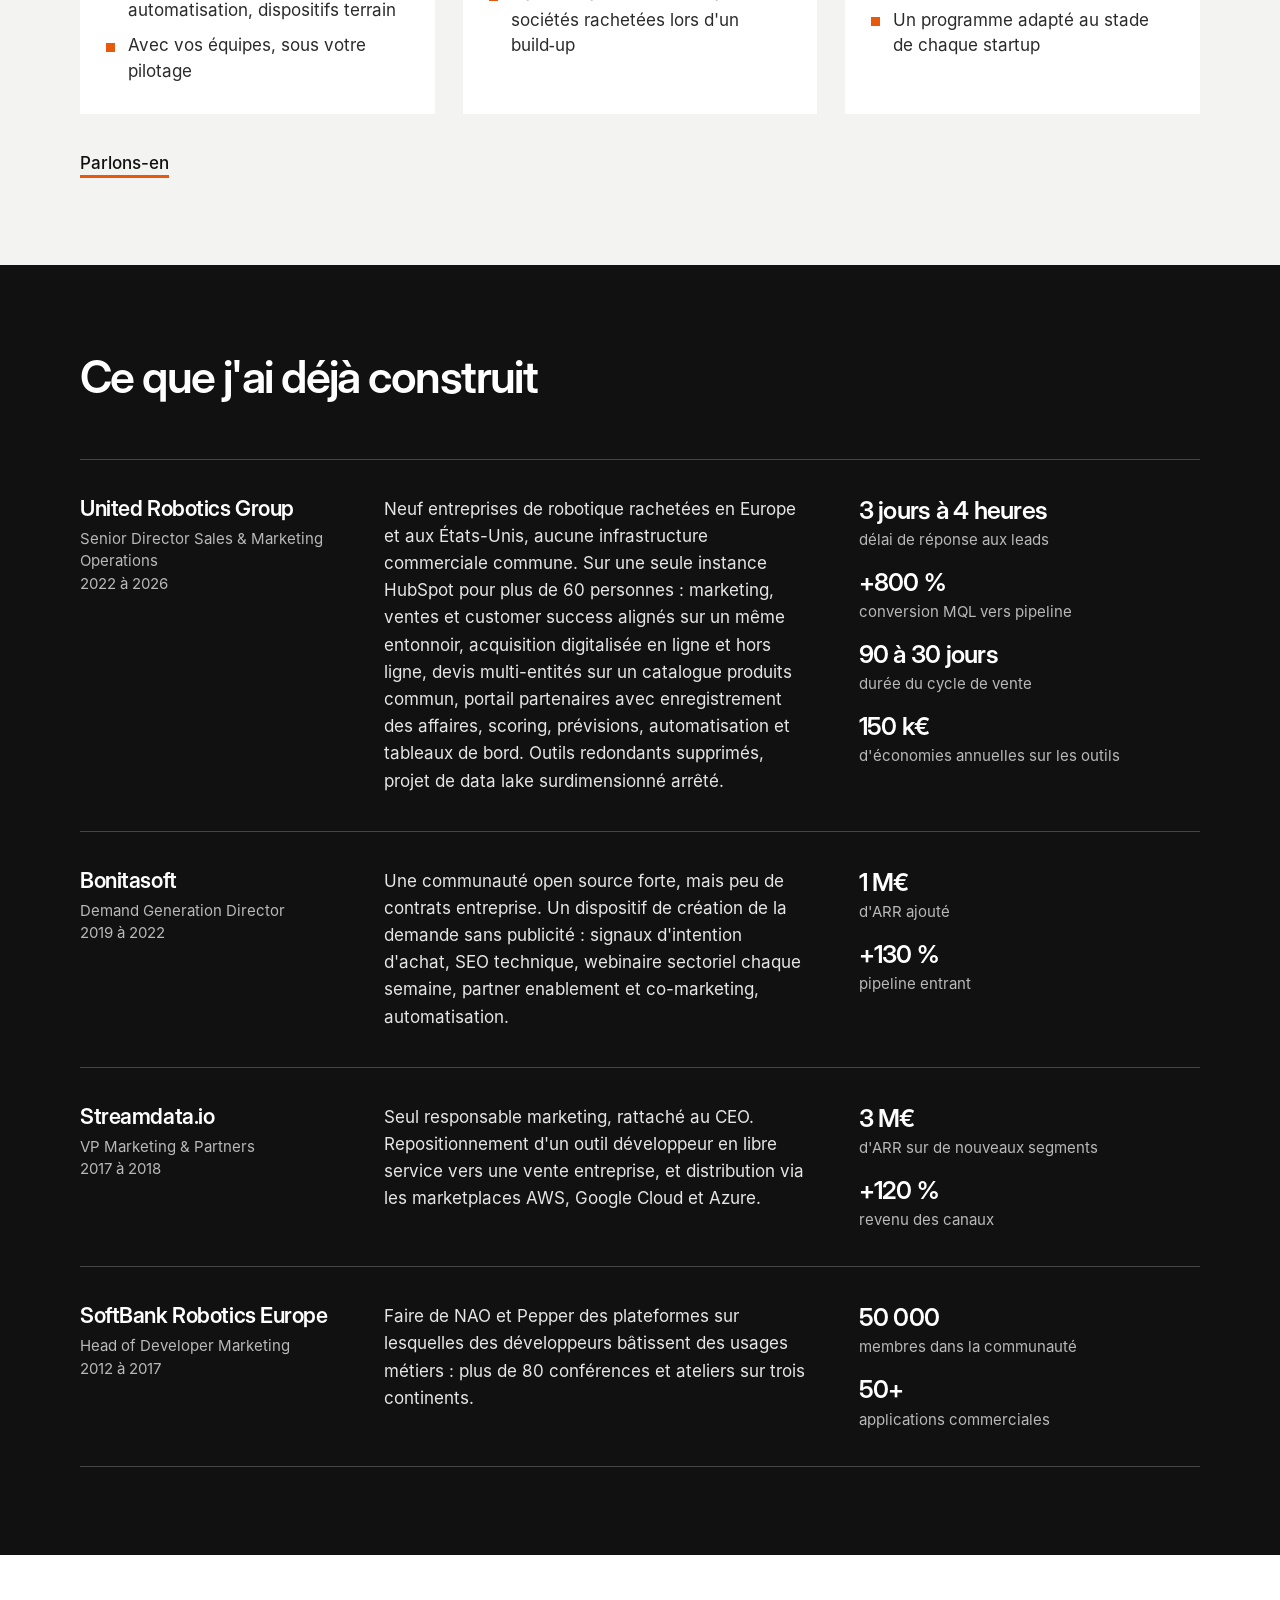
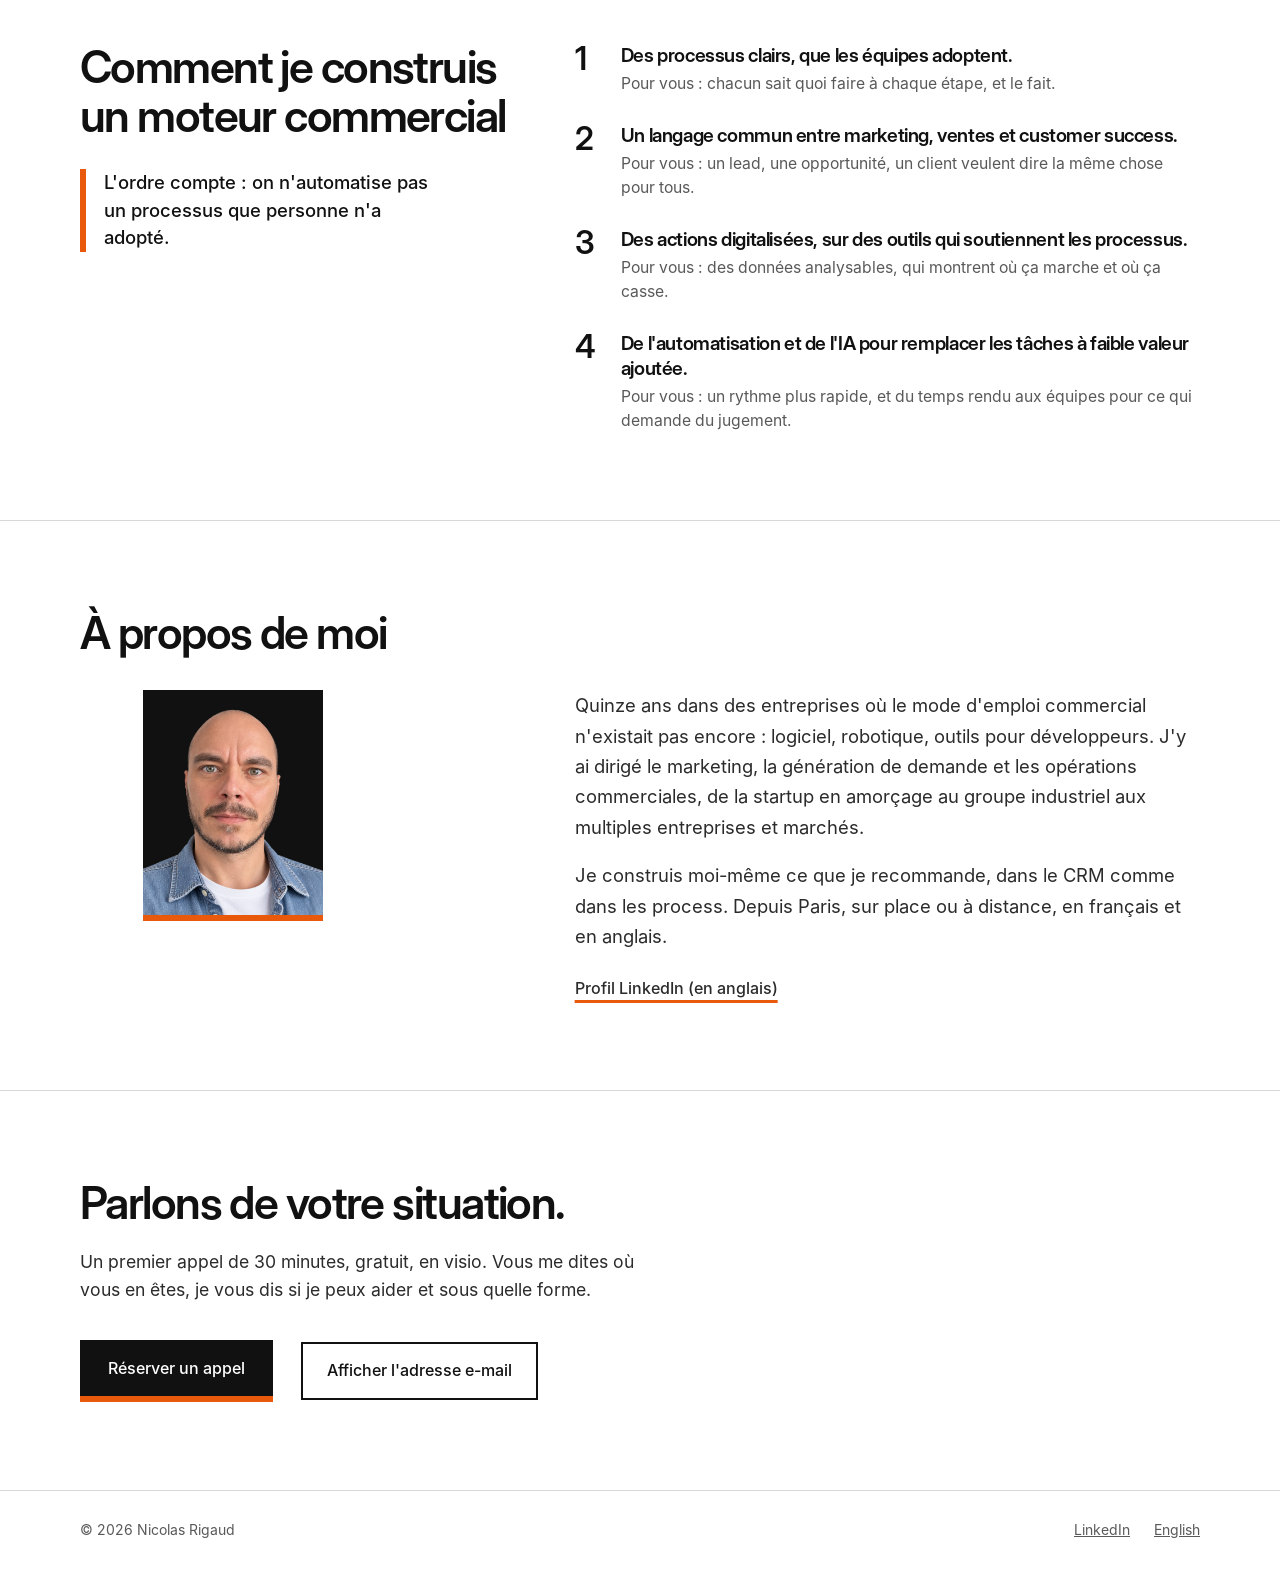
==== commit 6bf80cee: "Show the full lead-to-deployment ops scope Co-Authored-By: Claude Opus 5.5 <noreply@anthropic.com> C" ====
--- a/index.html
+++ b/index.html
@@ -17,6 +17,7 @@
 <meta property="og:locale" content="fr_FR">
 <meta name="twitter:card" content="summary_large_image">
 <meta name="theme-color" content="#111111">
+<link rel="icon" href="favicon.ico" sizes="32x32">
 <link rel="icon" type="image/svg+xml" href="assets/mark.svg">
 <link rel="icon" type="image/png" sizes="32x32" href="assets/favicon-32.png">
 <link rel="apple-touch-icon" href="assets/apple-touch-icon.png">
@@ -50,7 +51,7 @@
   <section class="section sep" id="expertises">
     <div class="wrap">
       <h2>Ce sur quoi j'interviens</h2>
-      <ul class="exp"><li class="exp-col"><h3>Stratégie</h3><ul class="ticks"><li>Positionnement et message</li><li>Segmentation, cible et offre</li><li>Passage du PLG au SLG</li><li>Plan marketing et commercial</li></ul></li><li class="exp-col"><h3>Création de la demande</h3><ul class="ticks"><li>Campagnes et contenus</li><li>Inbound&nbsp;: signaux d'intention, SEO</li><li>Webinars et événements physiques</li><li>Salons professionnels</li><li>Partner enablement et co-marketing</li></ul></li><li class="exp-col"><h3>Opérations et pilotage</h3><ul class="ticks"><li>Alignement marketing, ventes et customer success</li><li>CRM et entonnoir commun</li><li>Scoring, prévisions et tableaux de bord</li><li>Automatisation et IA</li></ul></li></ul>
+      <ul class="exp"><li class="exp-col"><h3>Stratégie</h3><ul class="ticks"><li>Positionnement et message</li><li>Segmentation, cible et offre</li><li>Passage du PLG au SLG</li><li>Plan marketing et commercial</li></ul></li><li class="exp-col"><h3>Création de la demande</h3><ul class="ticks"><li>Campagnes et contenus</li><li>Inbound&nbsp;: signaux d'intention, SEO</li><li>Webinars et événements physiques</li><li>Salons professionnels</li><li>Partner enablement et co-marketing</li></ul></li><li class="exp-col"><h3>Opérations et pilotage</h3><ul class="ticks"><li>Alignement marketing, ventes et customer success</li><li>Migration et consolidation de CRM</li><li>Devis, catalogue produits et portail partenaires</li><li>Scoring, prévisions et tableaux de bord</li><li>Automatisation, IA et rationalisation des outils</li><li>Formation et adoption par les équipes</li></ul></li></ul>
     </div>
   </section>
 
@@ -58,7 +59,7 @@
     <div class="wrap">
       <h2>Travailler ensemble</h2>
       <p class="intro">Si vous ne savez pas par où commencer, commencez par le diagnostic.</p>
-      <ul class="offers"><li class="offer"><h3>Diagnostic</h3><p class="offer-tag">Un regard extérieur sur votre moteur commercial, et par quoi commencer.</p><p class="lbl">Inclus</p><ul class="ticks"><li>Entretiens avec le marketing, les ventes et le customer success</li><li>Revue du CRM, de l'entonnoir et des chiffres</li><li>Lecture du positionnement face aux alternatives</li><li>Plan d'action priorisé, présenté à la direction</li></ul><a class="btn offer-cta" href="https://meetings-eu1.hubspot.com/rigaud" rel="noopener">Réserver un appel</a></li><li class="offer"><h3>Mission</h3><p class="offer-tag">Un chantier précis, construit avec vos équipes et adopté par elles.</p><p class="lbl">Inclus</p><ul class="ticks"><li>Reprise ou refonte d'un portail HubSpot</li><li>Passage du PLG au SLG</li><li>Programme de webinars, salon ou événement</li><li>Formation des équipes et passation</li></ul><a class="btn offer-cta" href="https://meetings-eu1.hubspot.com/rigaud" rel="noopener">Réserver un appel</a></li><li class="offer"><h3>Direction marketing et ops à temps partagé</h3><p class="offer-tag">Je pilote et j'exécute avec vos équipes, sans recrutement à temps plein.</p><p class="lbl">Inclus</p><ul class="ticks"><li>Diagnostic de départ</li><li>Stratégie, plan et budget</li><li>Exécution&nbsp;: CRM, campagnes, événements</li><li>Pilotage des équipes et des prestataires</li><li>Un point chaque semaine, un rapport chaque mois</li></ul><a class="btn offer-cta" href="https://meetings-eu1.hubspot.com/rigaud" rel="noopener">Réserver un appel</a></li></ul>
+      <ul class="offers"><li class="offer"><h3>Diagnostic</h3><p class="offer-tag">Un regard extérieur sur votre moteur commercial, et par quoi commencer.</p><p class="lbl">Inclus</p><ul class="ticks"><li>Entretiens avec le marketing, les ventes et le customer success</li><li>Revue du CRM, de l'entonnoir et des chiffres</li><li>Lecture du positionnement face aux alternatives</li><li>Plan d'action priorisé, présenté à la direction</li></ul><a class="btn offer-cta" href="https://meetings-eu1.hubspot.com/rigaud" rel="noopener">Réserver un appel</a></li><li class="offer"><h3>Mission</h3><p class="offer-tag">Un chantier précis, construit avec vos équipes et adopté par elles.</p><p class="lbl">Inclus</p><ul class="ticks"><li>Reprise, refonte ou consolidation de portails HubSpot</li><li>Passage du PLG au SLG</li><li>Programme de webinars, salon ou événement</li><li>Formation des équipes et passation</li></ul><a class="btn offer-cta" href="https://meetings-eu1.hubspot.com/rigaud" rel="noopener">Réserver un appel</a></li><li class="offer"><h3>Direction marketing et ops à temps partagé</h3><p class="offer-tag">Je pilote et j'exécute avec vos équipes, sans recrutement à temps plein.</p><p class="lbl">Inclus</p><ul class="ticks"><li>Diagnostic de départ</li><li>Stratégie, plan et budget</li><li>Exécution&nbsp;: CRM, campagnes, événements</li><li>Pilotage des équipes et des prestataires</li><li>Un point chaque semaine, un rapport chaque mois</li></ul><a class="btn offer-cta" href="https://meetings-eu1.hubspot.com/rigaud" rel="noopener">Réserver un appel</a></li></ul>
     </div>
   </section>
 
@@ -66,7 +67,7 @@
     <div class="wrap">
       <h2>Agences, fonds et incubateurs</h2>
       <p class="intro">Je travaille aussi avec ceux qui accompagnent les entreprises B2B.</p>
-      <ul class="part"><li class="part-col"><h3>Agences</h3><p class="part-pain">Vos clients vous demandent de la stratégie, du RevOps ou de l'événementiel que vous n'avez pas en interne.</p><ul class="ticks"><li>Renfort senior sur vos comptes, en sous-traitance</li><li>Cadrage stratégique, CRM et automatisation, dispositifs terrain</li><li>Avec vos équipes, sous votre pilotage</li></ul></li><li class="part-col"><h3>Fonds d'investissement</h3><p class="part-pain">Vos participations ont un bon produit et bloquent sur la vente.</p><ul class="ticks"><li>Diagnostic du moteur commercial de vos participations</li><li>Accompagnement en mission ou à temps partagé</li><li>Un même interlocuteur pour plusieurs sociétés du portefeuille</li></ul></li><li class="part-col"><h3>Incubateurs et accélérateurs</h3><p class="part-pain">Vos startups doivent trouver leurs premiers clients, vite.</p><ul class="ticks"><li>Ateliers collectifs&nbsp;: positionnement, premiers canaux, CRM</li><li>Sessions individuelles avec les fondateurs</li><li>Un programme adapté au stade de chaque startup</li></ul></li></ul>
+      <ul class="part"><li class="part-col"><h3>Agences</h3><p class="part-pain">Vos clients vous demandent de la stratégie, du RevOps ou de l'événementiel que vous n'avez pas en interne.</p><ul class="ticks"><li>Renfort senior sur vos comptes, en sous-traitance</li><li>Cadrage stratégique, CRM et automatisation, dispositifs terrain</li><li>Avec vos équipes, sous votre pilotage</li></ul></li><li class="part-col"><h3>Fonds d'investissement</h3><p class="part-pain">Vos participations ont un bon produit et bloquent sur la vente.</p><ul class="ticks"><li>Diagnostic du moteur commercial de vos participations</li><li>Accompagnement en mission ou à temps partagé</li><li>Harmonisation commerciale des sociétés rachetées lors d'un build‑up</li></ul></li><li class="part-col"><h3>Incubateurs et accélérateurs</h3><p class="part-pain">Vos startups doivent trouver leurs premiers clients, vite.</p><ul class="ticks"><li>Ateliers collectifs&nbsp;: positionnement, premiers canaux, CRM</li><li>Sessions individuelles avec les fondateurs</li><li>Un programme adapté au stade de chaque startup</li></ul></li></ul>
       <p class="part-cta"><a class="link" href="#contact">Parlons-en</a></p>
     </div>
   </section>
@@ -74,7 +75,7 @@
   <section class="section proof" id="resultats">
     <div class="wrap">
       <h2>Ce que j'ai déjà construit</h2>
-      <ul class="ledger"><li class="row"><div class="who"><h3>United Robotics Group</h3><p>Senior Director Sales & Marketing Operations<br>2022 à 2026</p></div><p class="what">Neuf entreprises de robotique rachetées en Europe et aux États-Unis, aucune infrastructure commerciale commune. Alignement du marketing, des ventes et du customer success, digitalisation de l'acquisition en ligne et hors ligne, scoring, méthode de prévision, automatisation et tableaux de bord, sur une seule instance HubSpot pour plus de 60 personnes.</p><ul class="res"><li><span class="fig">3 jours à 4 heures</span><span>délai de réponse aux leads</span></li><li><span class="fig">+800&nbsp;%</span><span>conversion MQL vers pipeline</span></li><li><span class="fig">90 à 30 jours</span><span>durée du cycle de vente</span></li></ul></li><li class="row"><div class="who"><h3>Bonitasoft</h3><p>Demand Generation Director<br>2019 à 2022</p></div><p class="what">Une communauté open source forte, mais peu de contrats entreprise. Un dispositif de création de la demande sans publicité&nbsp;: signaux d'intention d'achat, SEO technique, webinaire sectoriel chaque semaine, partner enablement et co-marketing, automatisation.</p><ul class="res"><li><span class="fig">1 M€</span><span>d'ARR ajouté</span></li><li><span class="fig">+130&nbsp;%</span><span>pipeline entrant</span></li></ul></li><li class="row"><div class="who"><h3>Streamdata.io</h3><p>VP Marketing & Partners<br>2017 à 2018</p></div><p class="what">Seul responsable marketing, rattaché au CEO. Repositionnement d'un outil développeur en libre service vers une vente entreprise, et distribution via les marketplaces AWS, Google Cloud et Azure.</p><ul class="res"><li><span class="fig">3 M€</span><span>d'ARR sur de nouveaux segments</span></li><li><span class="fig">+120&nbsp;%</span><span>revenu des canaux</span></li></ul></li><li class="row"><div class="who"><h3>SoftBank Robotics Europe</h3><p>Head of Developer Marketing<br>2012 à 2017</p></div><p class="what">Faire de NAO et Pepper des plateformes sur lesquelles des développeurs bâtissent des usages métiers&nbsp;: plus de 80 conférences et ateliers sur trois continents.</p><ul class="res"><li><span class="fig">50 000</span><span>membres dans la communauté</span></li><li><span class="fig">50+</span><span>applications commerciales</span></li></ul></li></ul>
+      <ul class="ledger"><li class="row"><div class="who"><h3>United Robotics Group</h3><p>Senior Director Sales & Marketing Operations<br>2022 à 2026</p></div><p class="what">Neuf entreprises de robotique rachetées en Europe et aux États-Unis, aucune infrastructure commerciale commune. Sur une seule instance HubSpot pour plus de 60 personnes&nbsp;: marketing, ventes et customer success alignés sur un même entonnoir, acquisition digitalisée en ligne et hors ligne, devis multi-entités sur un catalogue produits commun, portail partenaires avec enregistrement des affaires, scoring, prévisions, automatisation et tableaux de bord. Outils redondants supprimés, projet de data lake surdimensionné arrêté.</p><ul class="res"><li><span class="fig">3 jours à 4 heures</span><span>délai de réponse aux leads</span></li><li><span class="fig">+800&nbsp;%</span><span>conversion MQL vers pipeline</span></li><li><span class="fig">90 à 30 jours</span><span>durée du cycle de vente</span></li><li><span class="fig">150 k€</span><span>d'économies annuelles sur les outils</span></li></ul></li><li class="row"><div class="who"><h3>Bonitasoft</h3><p>Demand Generation Director<br>2019 à 2022</p></div><p class="what">Une communauté open source forte, mais peu de contrats entreprise. Un dispositif de création de la demande sans publicité&nbsp;: signaux d'intention d'achat, SEO technique, webinaire sectoriel chaque semaine, partner enablement et co-marketing, automatisation.</p><ul class="res"><li><span class="fig">1 M€</span><span>d'ARR ajouté</span></li><li><span class="fig">+130&nbsp;%</span><span>pipeline entrant</span></li></ul></li><li class="row"><div class="who"><h3>Streamdata.io</h3><p>VP Marketing & Partners<br>2017 à 2018</p></div><p class="what">Seul responsable marketing, rattaché au CEO. Repositionnement d'un outil développeur en libre service vers une vente entreprise, et distribution via les marketplaces AWS, Google Cloud et Azure.</p><ul class="res"><li><span class="fig">3 M€</span><span>d'ARR sur de nouveaux segments</span></li><li><span class="fig">+120&nbsp;%</span><span>revenu des canaux</span></li></ul></li><li class="row"><div class="who"><h3>SoftBank Robotics Europe</h3><p>Head of Developer Marketing<br>2012 à 2017</p></div><p class="what">Faire de NAO et Pepper des plateformes sur lesquelles des développeurs bâtissent des usages métiers&nbsp;: plus de 80 conférences et ateliers sur trois continents.</p><ul class="res"><li><span class="fig">50 000</span><span>membres dans la communauté</span></li><li><span class="fig">50+</span><span>applications commerciales</span></li></ul></li></ul>
     </div>
   </section>
 
